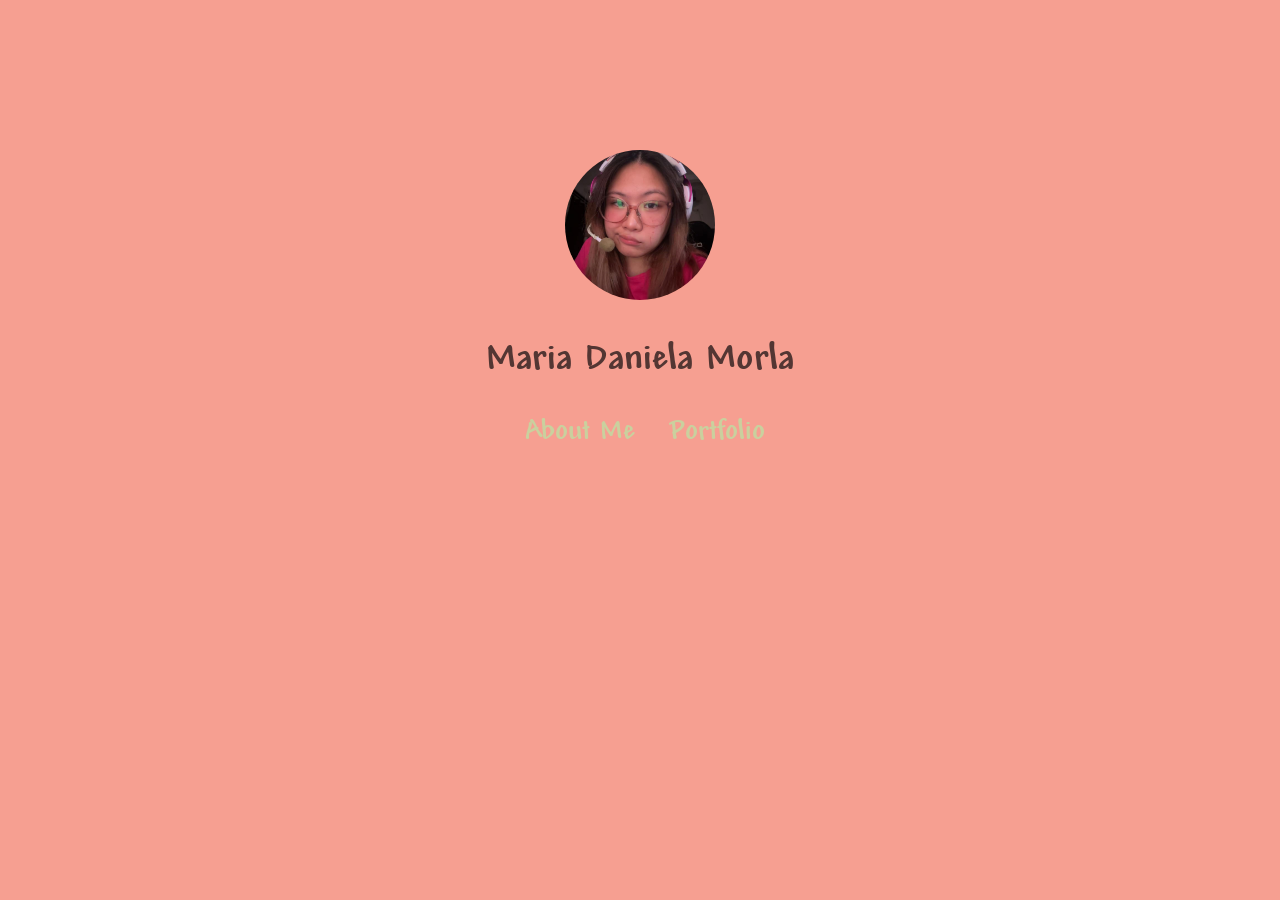
==== index.html @ 3fae5417 "changes yoo hoououu" ====
<!DOCTYPE html>
<html>
    <head>
        <meta charset=" UTF-8">
        <title> My Little Portfolio </title>
        <link rel="stylesheet" href="style.css"defer>
       <!--  <script src="portfolio.js" defer></script>--> 
        <meta name="viewport" content="width=device-width, initial-scale=1.0">
    </head>
    <body class="LumpiaWrapper"> 
   <!-- <h1>Academic Portfolio</h1>-->
        <img src="images/temp_image_92976F24-6929-4CE9-B65A-1D291762216E.jpeg" alt="Selfie">
        <h2> Maria Daniela Morla</h2>


<ul> 

<li> <a href="AboutMe.html"> About Me </a></li>
<li><a href="portfolio.html"> Portfolio </a></li>
</ul>





      <!-- <button class="button" id="abtMEbtn"> About Me </button> <button class="button" id="portBtn"> Portfolio </button> -->  
     
       
        <div id="portBin"> 
    <!-- <button>Quiz</button> <button>Activity</button>-->
</div>


    </body>


</html>
---- style.css ----
@font-face {
    font-family: 'AndyBold';
    src: url(fonts/AndyBold.ttf) format('truetype');
    font-weight: normal;
}

/*color palette
F69F91
533633
CAD09E
F2DB8D*/


body{

    background-color: #F69F91;
    text-align: center;
    margin: 20%;
    font-family: 'AndyBold';
    color: #533633;
}

h2{

    font-family: 'AndyBold';
    text-align: center;
    color: #533633;
    font-size: 40px;
}

button{

    font-size: 1rem;
    line-height: 1;
    padding: 0.75em 1.5em;
    background: none;
    border: 0;
}


img {
    width: 150px;
    height: 150px;
    border-radius: 50%;
    object-fit: cover;
    align-items: center;
}

.div1{

  position: absolute;
  top: 50%;
  left: 50%;
  transform: translate(-50%, -50%);
   
}

.div2{

  position: absolute;
  top: 50%;
  left: 50%;
  transform: translate(-50%, -50%);
}

.LumpiaWrapper{
   
    position: relative;
    height: 150px; 
    margin-top: 150px;
    line-height: normal;
}

.fade-box{

    opacity: 0;
    visibility: hidden;
    transition: opacity 0.5s ease, visibility 0.5s ease;
}

.fade-box.show {
    opacity: 1;
    visibility: visible;
  }

  li{
    list-style: none;
    display: inline-block;
    margin-right: 30px;
    font-size: medium;

  }

  a:hover{
    color:#F2DB8D;
  }

 a{
    text-decoration: none;
    color: #CAD09E;
    font-size: 30px;
  }

  topright {

    position: fixed;
    top: 10px;
    left: 20px;
z-index: 1000;

  }

  #ABimg{
    align-items: center;
    width: 150px;
    height: 150px;
    border-radius: 50%;
    object-fit: cover;
  }

  #abtMe{

    font-size: 20px;
    line-height: 30px;
  }

  #AboutMe{

    align-self: center;
  }

  #PFtext{
    font-size: 30px;
  }

  #Quiz{
    font-family: 'AndyBold';
    font-size: 40px;
    display: flex;
    justify-content: center;

    img{ 
    width: 500px;
    height: 500px;
    display:inline-block;
    padding: 20px;
            
      }

      p{
        display: block;
        text-align: center;
        
      }

      a{

        position: relative;

      }
  }
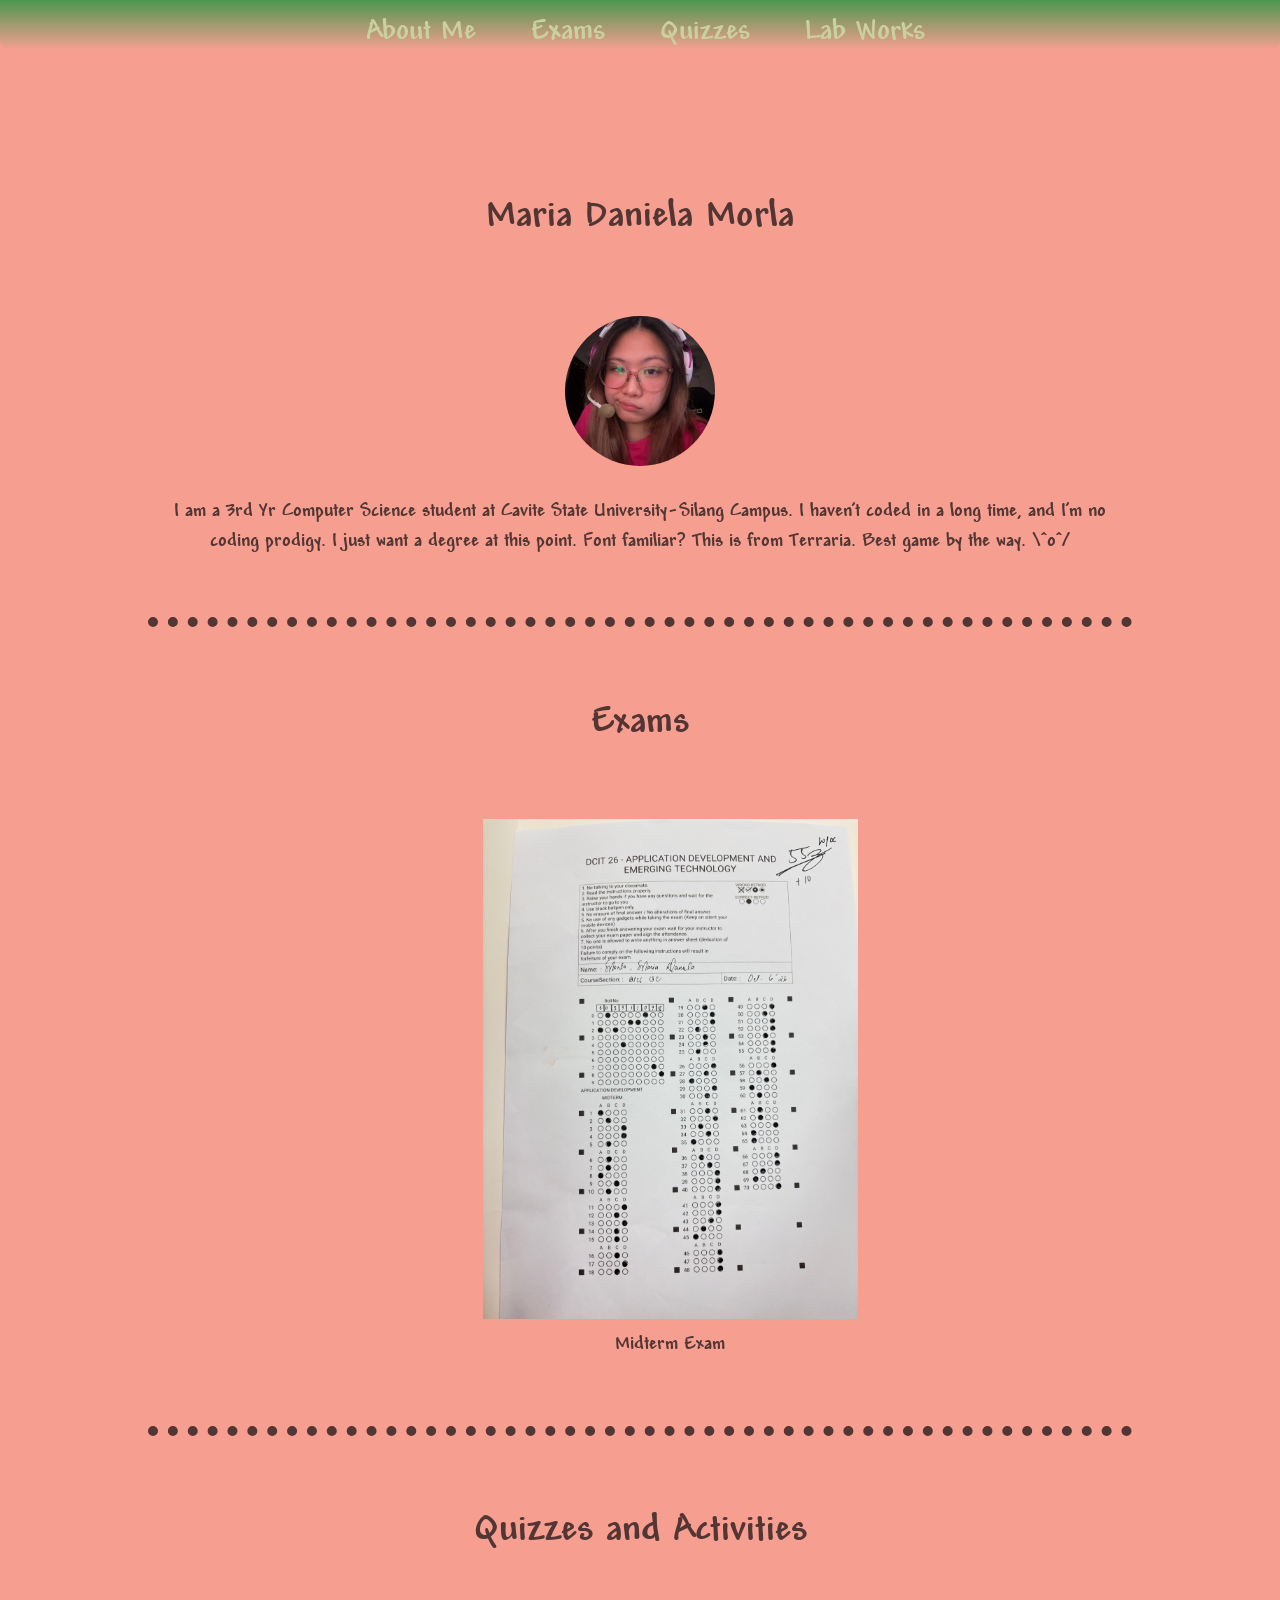
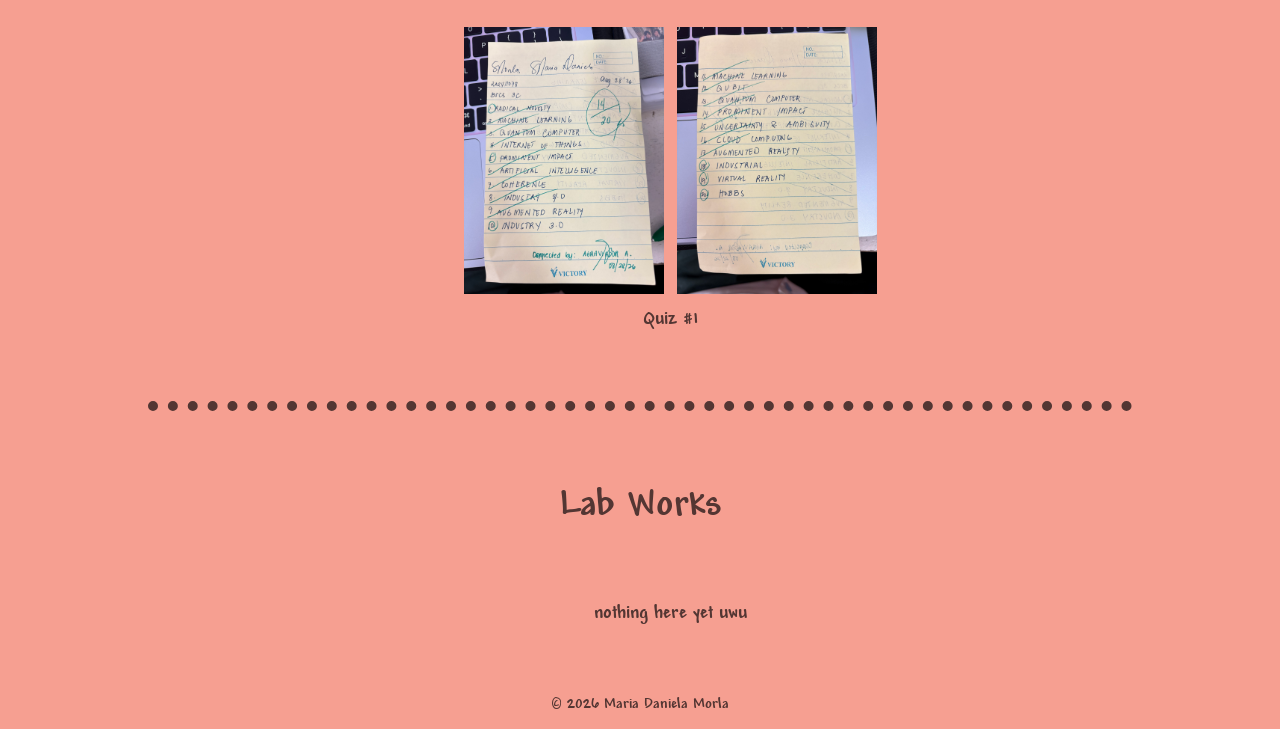
==== commit 590d2d7a: "reworked" ====
--- a/index.html
+++ b/index.html
@@ -7,18 +7,76 @@
        <!--  <script src="portfolio.js" defer></script>--> 
         <meta name="viewport" content="width=device-width, initial-scale=1.0">
     </head>
+
+    <header>
+<ul> 
+
+<li> <a href="#AboutMe"> About Me </a></li>
+<li> <a href="#Exam"> Exams </a></li>
+<li > <a href="#Quiz"> Quizzes </a></li>
+<li> <a href="#LabWorks"> Lab Works </a></li>
+</ul>
+
+</header>
+
     <body class="LumpiaWrapper"> 
-   <!-- <h1>Academic Portfolio</h1>-->
-        <img src="images/temp_image_92976F24-6929-4CE9-B65A-1D291762216E.jpeg" alt="Selfie">
+   
+ <!-- about me setion-->
+   <section class="AboutMe" id="AboutMe">
         <h2> Maria Daniela Morla</h2>
+        <img src="images/temp_image_92976F24-6929-4CE9-B65A-1D291762216E.jpeg" alt="Selfie" id="ABimg">
+       
+    <p> I am a 3rd Yr Computer Science student at Cavite State University-Silang Campus. 
+            I haven't coded in a long time, and I'm no coding prodigy. I just want a degree at this point.
+            Font familiar? This is from Terraria. Best game by the way. \^o^/
+        </p>
+
+   </section>
+      
+   
+   <!-- exam setion-->
+   <section class="Exam" id="Exam">
+      <h2> Exams</h2>
+
+            <figure>
+            <img src="images/IMG_6769.jpeg" alt="midterm"> 
+                <figcaption>Midterm Exam</figcaption>
+            </figure>
+       
+
+    </section>
 
 
-<ul> 
 
-<li> <a href="AboutMe.html"> About Me </a></li>
-<li><a href="portfolio.html"> Portfolio </a></li>
-</ul>
 
+ <!-- Quiz section-->
+
+ <section class="Quiz" id="Quiz">
+        <h2> Quizzes and Activities</h2>
+        <figure>
+            <img src="images/IMG_6365.jpeg" alt="front" style="border-radius: 0%;" width="500" height="500" > <img src="images/IMG_6366.jpeg" alt="back" style="border-radius: 0%;" width="500px" height="500px"> 
+         <figcaption>Quiz #1</figcaption>
+        </figure>
+        
+            
+                
+        </section>
+
+
+
+
+   <!-- Lab works setion-->
+
+   <section class="LabWorks" id="LabWorks">
+      <h2> Lab Works</h2>
+      <figure>
+            <figcaption> nothing here yet uwu</figcaption>
+        </figure>
+       
+    </section>
+
+
+   </section>
 
 
 
@@ -32,6 +90,9 @@
 
 
     </body>
+    <footer>
+        <p> &copy; 2026 Maria Daniela Morla </p>
+    </footer>
 
 
 </html>
--- a/style.css
+++ b/style.css
@@ -10,14 +10,31 @@
 CAD09E
 F2DB8D*/
 
+header {
+  position: fixed;
+  top:0;  
+  right:0;
+  width: 100%;
+  z-index: 1000;
+  background-color: #4C964F;
+  background-image: linear-gradient(to bottom, #4C964F, #F69F91);
+  border-radius: 0px 0px 10px 10px;
+  margin: 0 auto;
+  height:50px;
+  }
+
 
 body{
-
+   display: center block;
+
+   margin:auto;
     background-color: #F69F91;
     text-align: center;
-    margin: 20%;
     font-family: 'AndyBold';
     color: #533633;
+    width: 80%;
+    line-height: normal;
+
 }
 
 h2{
@@ -26,6 +43,7 @@
     text-align: center;
     color: #533633;
     font-size: 40px;
+    padding: 50px;
 }
 
 button{
@@ -38,14 +56,6 @@
 }
 
 
-img {
-    width: 150px;
-    height: 150px;
-    border-radius: 50%;
-    object-fit: cover;
-    align-items: center;
-}
-
 .div1{
 
   position: absolute;
@@ -63,19 +73,11 @@
   transform: translate(-50%, -50%);
 }
 
-.LumpiaWrapper{
-   
-    position: relative;
-    height: 150px; 
-    margin-top: 150px;
-    line-height: normal;
-}
-
 .fade-box{
 
     opacity: 0;
     visibility: hidden;
-    transition: opacity 0.5s ease, visibility 0.5s ease;
+    transition: visibility 0.5s ease;
 }
 
 .fade-box.show {
@@ -99,9 +101,10 @@
     text-decoration: none;
     color: #CAD09E;
     font-size: 30px;
-  }
-
-  topright {
+    padding: 10px;
+  }
+
+  topright{
 
     position: fixed;
     top: 10px;
@@ -118,44 +121,147 @@
     object-fit: cover;
   }
 
-  #abtMe{
-
+
+  #AboutMe{
+
+    align-self: center;
     font-size: 20px;
     line-height: 30px;
-  }
-
-  #AboutMe{
-
-    align-self: center;
-  }
+    padding: 20px;
+    margin-top: 100px;
+    transition: visibility 0.5s ease;
+  }
+  
 
   #PFtext{
     font-size: 30px;
+    padding: 10px;
   }
 
   #Quiz{
     font-family: 'AndyBold';
     font-size: 40px;
-    display: flex;
+    display: block;
     justify-content: center;
-
-    img{ 
-    width: 500px;
-    height: 500px;
-    display:inline-block;
-    padding: 20px;
-            
-      }
-
-      p{
+    padding: 20px;
+    margin: 20px;
+    border-top: 10px dotted  #533633;
+    transition: visibility 0.5s ease;
+
+    figure {
+    
+    margin: 10px;
+    width: 100%; /* Or a pixel value like 200px */
+    padding: 20px;
+    
+        }
+
+    figure img {
+      display: inline-block;
+      width: 200px; /* Ensures the image doesn't overflow the figure */
+      height: auto;
+      
+            }
+  
+
+    h2{
+      font-family: 'AndyBold';
+      text-align: center;
+      color: #533633;
+      font-size: 40px;
+      padding: 20px;
+      justify-content: center;
+    }
+
+
+      figcaption{
+        
+        text-align: center;
+        font-size: 20px;
+      }
+  }
+
+
+  /*exam page styling*/
+  #Exam{
+    font-family: 'AndyBold';
+    font-size: 40px;
+    display: block;
+    justify-content: center;
+   
+    padding: 20px;
+    margin: 20px;
+    border-top: 10px dotted  #533633;
+    transition: visibility 0.5s ease;
+
+    h2{
+      font-family: 'AndyBold';
+      text-align: center;
+      color: #533633;
+      font-size: 40px;
+      padding: 20px;
+    }
+   figure {
+    
+    margin: 10px;
+    width: 100%; /* Or a pixel value like 200px */
+    padding: 20px;
+        }
+
+    figure img {
+      display: inline-block;
+      width: auto; /* Ensures the image doesn't overflow the figure */
+      height: 500px;
+      border-radius: 0%;
+            }
+
+      figcaption{
         display: block;
         text-align: center;
+        font-size: 20px;
+      }
+
+      a{
+
+        position: relative;
         
-      }
-
-      a{
-
-        position: relative;
-
+
+      }
+  }
+
+  #LabWorks{
+    font-family: 'AndyBold';
+    font-size: 40px;
+    display: block;
+    justify-content: center;
+    padding: 20px;
+    margin: 20px;
+    border-top: 10px dotted  #533633;
+
+    h2{
+      font-family: 'AndyBold';
+      text-align: center;
+      color: #533633;
+      font-size: 40px;
+      padding: 20px;
+    }
+   figure {
+    
+    margin: 10px;
+    width: 100%; /* Or a pixel value like 200px */
+    padding: 20px;
+        }
+
+    figure img {
+      display: inline-block;
+      width: auto; /* Ensures the image doesn't overflow the figure */
+      height: 500px;
+      border-radius: 0%;
+            }
+
+      figcaption{
+        display: center;
+        text-align: center;
+        font-size: 20px;
       }
   }
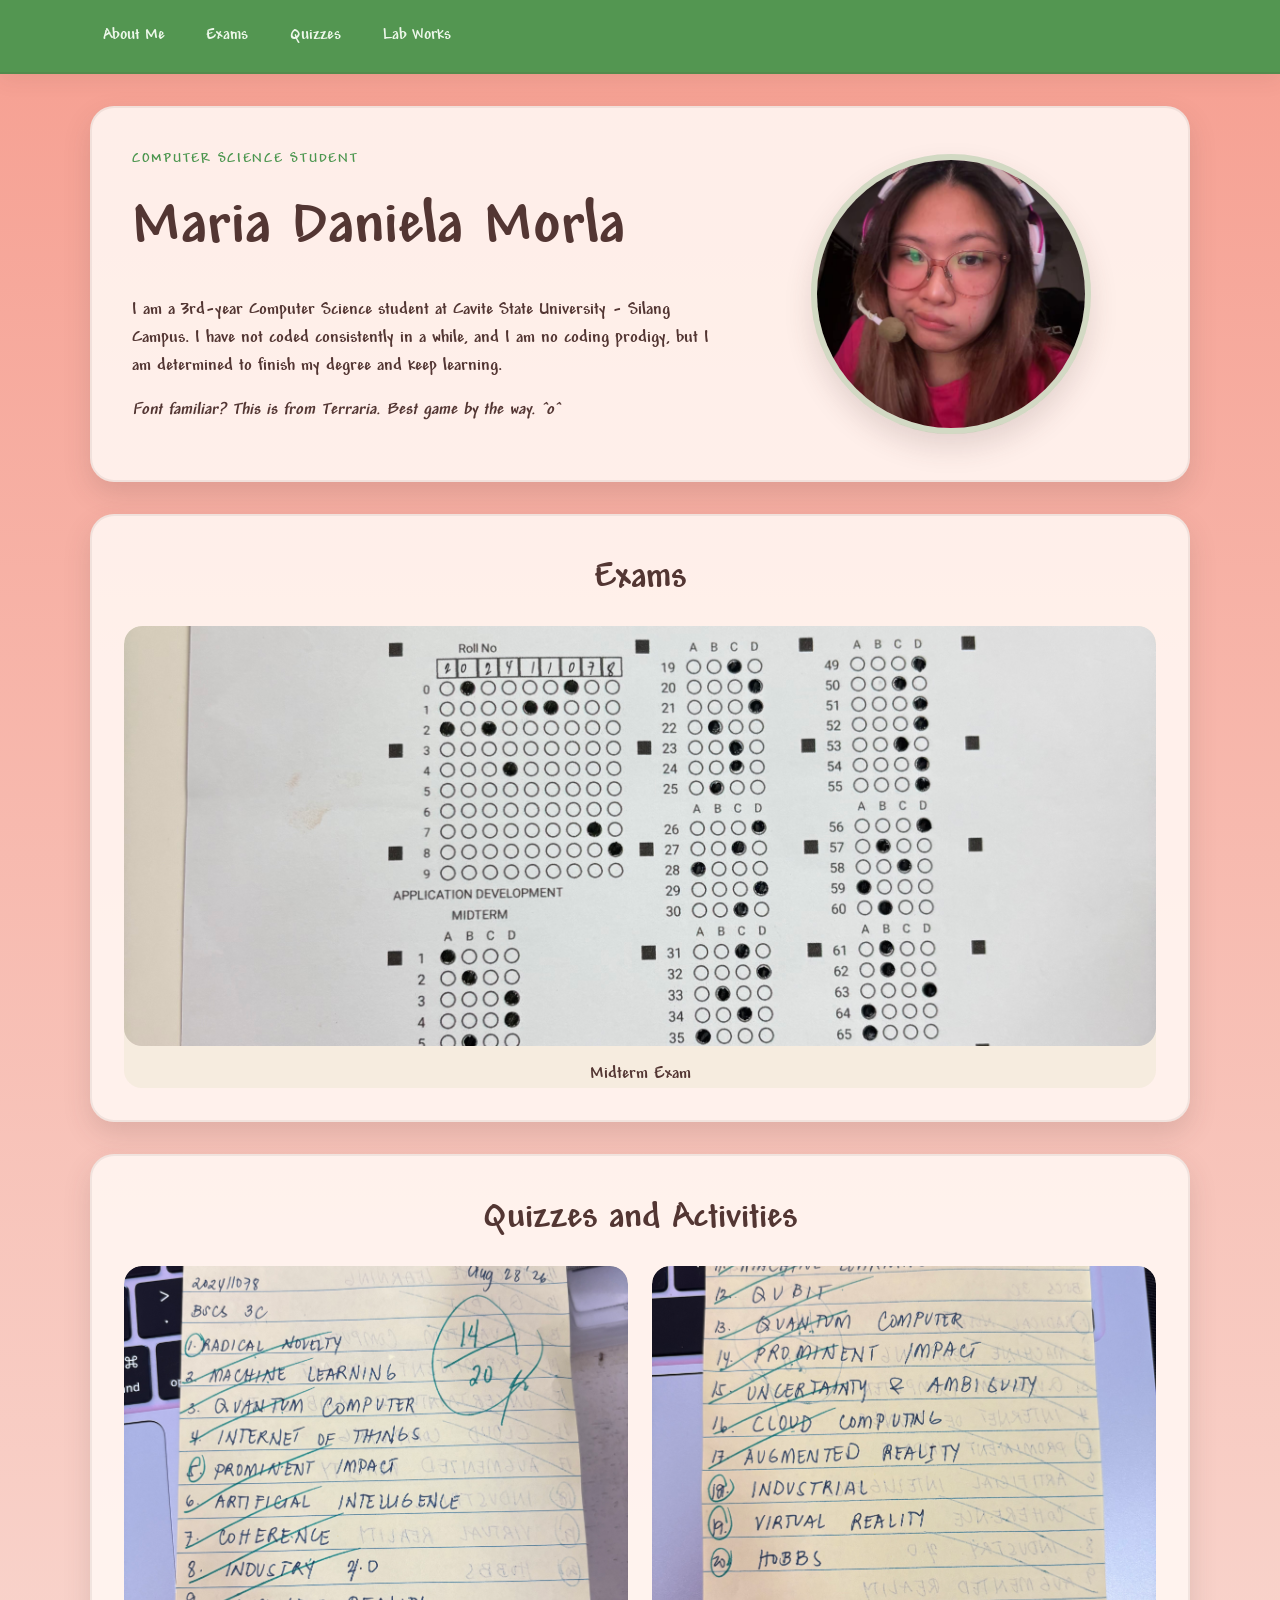
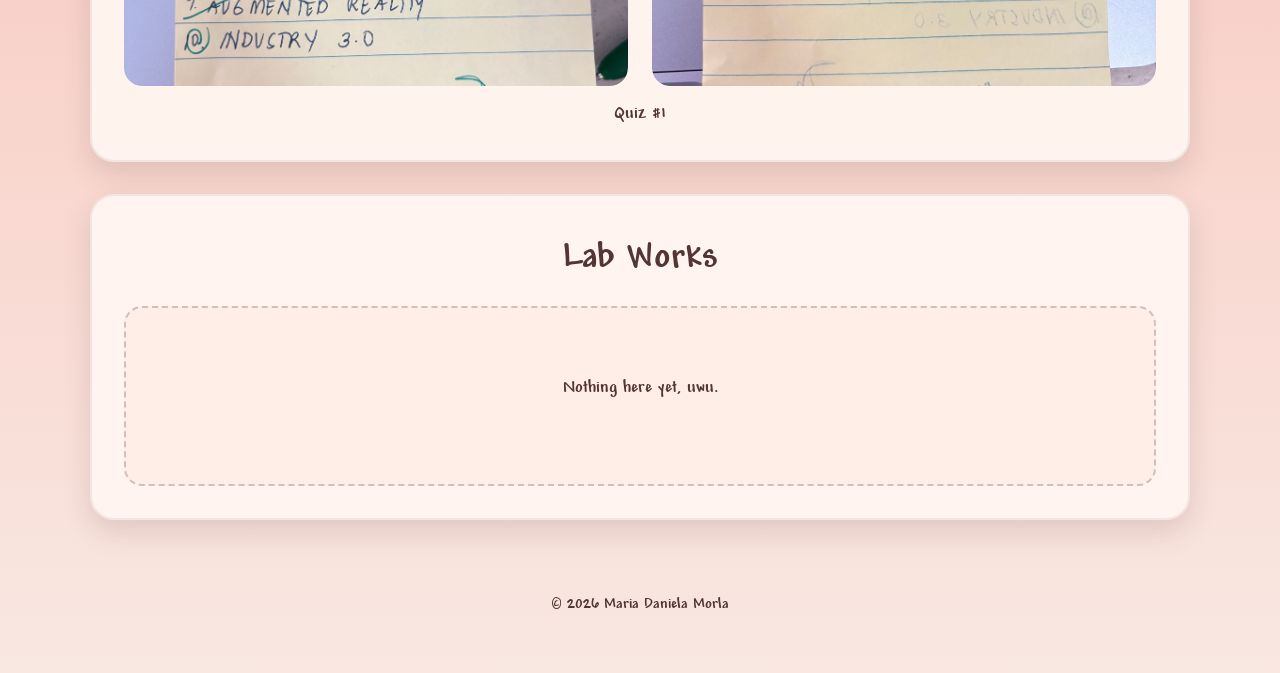
==== commit c6300e67: "revamp" ====
--- a/index.html
+++ b/index.html
@@ -1,98 +1,117 @@
 <!DOCTYPE html>
-<html>
-    <head>
-        <meta charset=" UTF-8">
-        <title> My Little Portfolio </title>
-        <link rel="stylesheet" href="style.css"defer>
-       <!--  <script src="portfolio.js" defer></script>--> 
-        <meta name="viewport" content="width=device-width, initial-scale=1.0">
-    </head>
+<html lang="en">
+  <head>
+    <meta charset="UTF-8" />
+    <meta name="viewport" content="width=device-width, initial-scale=1.0" />
+    <title>Maria Daniela Morla | Portfolio</title>
+    <link rel="stylesheet" href="style.css" />
+  </head>
 
-    <header>
-<ul> 
+  <body>
+    <header class="site-header">
+      <nav class="nav" aria-label="Main navigation">
+      <!--<div class="brand">Maria Daniela</div> -->  
+        <ul class="nav-list">
+          <li><a href="#AboutMe">About Me</a></li>
+          <li><a href="#Exam">Exams</a></li>
+          <li><a href="#Quiz">Quizzes</a></li>
+          <li><a href="#LabWorks">Lab Works</a></li>
+        </ul>
+      </nav>
+    </header>
 
-<li> <a href="#AboutMe"> About Me </a></li>
-<li> <a href="#Exam"> Exams </a></li>
-<li > <a href="#Quiz"> Quizzes </a></li>
-<li> <a href="#LabWorks"> Lab Works </a></li>
-</ul>
+    <main class="container">
+      <section class="card hero" id="AboutMe">
+        <div class="hero-copy">
+          <p class="eyebrow">Computer Science Student</p>
+          <h1>Maria Daniela Morla</h1>
+          <p>
+            I am a 3rd-year Computer Science student at Cavite State University -
+            Silang Campus. I have not coded consistently in a while, and I am no
+            coding prodigy, but I am determined to finish my degree and keep
+            learning.
+          </p>
+          <p class="signature">Font familiar? This is from Terraria. Best game by the way. ^o^</p>
+        </div>
+        <div class="hero-image-wrap">
+          <img class="portfolio-img" src="images/temp_image_92976F24-6929-4CE9-B65A-1D291762216E.jpeg" alt="Selfie of Maria Daniela Morla" id="ABimg" />
+        </div>
+      </section>
 
-</header>
+      <section class="card" id="Exam">
+        <h2>Exams</h2>
+        <figure class="gallery-item">
+          <img class="portfolio-img" src="images/IMG_6769.jpeg" alt="Midterm exam photo" />
+          <figcaption>Midterm Exam</figcaption>
+        </figure>
+      </section>
 
-    <body class="LumpiaWrapper"> 
-   
- <!-- about me setion-->
-   <section class="AboutMe" id="AboutMe">
-        <h2> Maria Daniela Morla</h2>
-        <img src="images/temp_image_92976F24-6929-4CE9-B65A-1D291762216E.jpeg" alt="Selfie" id="ABimg">
-       
-    <p> I am a 3rd Yr Computer Science student at Cavite State University-Silang Campus. 
-            I haven't coded in a long time, and I'm no coding prodigy. I just want a degree at this point.
-            Font familiar? This is from Terraria. Best game by the way. \^o^/
-        </p>
+      <section class="card" id="Quiz">
+        <h2>Quizzes and Activities</h2>
+        <div class="gallery-grid">
+          <figure class="gallery-item">
+            <img class="portfolio-img" src="images/IMG_6365.jpeg" alt="Quiz front page" />
+          </figure>
+          <figure class="gallery-item">
+            <img class="portfolio-img" src="images/IMG_6366.jpeg" alt="Quiz back page" />
+          </figure>
+        </div>
+        <figcaption>Quiz #1</figcaption>
+      </section>
 
-   </section>
-      
-   
-   <!-- exam setion-->
-   <section class="Exam" id="Exam">
-      <h2> Exams</h2>
+      <section class="card" id="LabWorks">
+        <h2>Lab Works</h2>
+        <div class="empty-state">
+          <p>Nothing here yet, uwu.</p>
+        </div>
+      </section>
+    </main>
 
-            <figure>
-            <img src="images/IMG_6769.jpeg" alt="midterm"> 
-                <figcaption>Midterm Exam</figcaption>
-            </figure>
-       
-
-    </section>
-
-
-
-
- <!-- Quiz section-->
-
- <section class="Quiz" id="Quiz">
-        <h2> Quizzes and Activities</h2>
-        <figure>
-            <img src="images/IMG_6365.jpeg" alt="front" style="border-radius: 0%;" width="500" height="500" > <img src="images/IMG_6366.jpeg" alt="back" style="border-radius: 0%;" width="500px" height="500px"> 
-         <figcaption>Quiz #1</figcaption>
-        </figure>
-        
-            
-                
-        </section>
-
-
-
-
-   <!-- Lab works setion-->
-
-   <section class="LabWorks" id="LabWorks">
-      <h2> Lab Works</h2>
-      <figure>
-            <figcaption> nothing here yet uwu</figcaption>
-        </figure>
-       
-    </section>
-
-
-   </section>
-
-
-
-
-      <!-- <button class="button" id="abtMEbtn"> About Me </button> <button class="button" id="portBtn"> Portfolio </button> -->  
-     
-       
-        <div id="portBin"> 
-    <!-- <button>Quiz</button> <button>Activity</button>-->
-</div>
-
-
-    </body>
-    <footer>
-        <p> &copy; 2026 Maria Daniela Morla </p>
+    <footer class="site-footer">
+      <p>&copy; 2026 Maria Daniela Morla</p>
     </footer>
 
+    <div class="lightbox" id="lightbox" aria-hidden="true">
+      <button class="lightbox-close" type="button" aria-label="Close image">&times;</button>
+      <img id="lightbox-image" src="" alt="Expanded portfolio image" />
+    </div>
 
-</html>+    <script>
+      const portfolioImages = document.querySelectorAll('.portfolio-img');
+      const lightbox = document.getElementById('lightbox');
+      const lightboxImage = document.getElementById('lightbox-image');
+      const closeButton = document.querySelector('.lightbox-close');
+
+      function openLightbox(src, alt) {
+        lightboxImage.src = src;
+        lightboxImage.alt = alt;
+        lightbox.classList.add('visible');
+        lightbox.setAttribute('aria-hidden', 'false');
+        document.body.classList.add('lightbox-open');
+      }
+
+      function closeLightbox() {
+        lightbox.classList.remove('visible');
+        lightbox.setAttribute('aria-hidden', 'true');
+        document.body.classList.remove('lightbox-open');
+      }
+
+      portfolioImages.forEach((image) => {
+        image.addEventListener('click', () => openLightbox(image.src, image.alt));
+      });
+
+      closeButton.addEventListener('click', closeLightbox);
+      lightbox.addEventListener('click', (event) => {
+        if (event.target === lightbox) {
+          closeLightbox();
+        }
+      });
+
+      document.addEventListener('keydown', (event) => {
+        if (event.key === 'Escape' && lightbox.classList.contains('visible')) {
+          closeLightbox();
+        }
+      });
+    </script>
+  </body>
+</html>
--- a/style.css
+++ b/style.css
@@ -1,267 +1,328 @@
 @font-face {
-    font-family: 'AndyBold';
-    src: url(fonts/AndyBold.ttf) format('truetype');
-    font-weight: normal;
-}
-
+  font-family: 'AndyBold';
+  src: url('fonts/AndyBold.ttf') format('truetype');
+  font-weight: normal;
+}
 /*color palette
 F69F91
 533633
 CAD09E
 F2DB8D*/
 
-header {
+:root {
+  --bg: #F69F91;
+  --panel: #fff7f2;
+  --primary: #533633;
+  --accent: #4c964f;
+  --accent-soft: #f69f91;
+  --highlight: #f2db8d;
+  --muted: #cad09e;
+  --shadow: rgba(83, 54, 51, 0.15);
+}
+
+* {
+  box-sizing: border-box;
+}
+
+html {
+  scroll-behavior: smooth;
+}
+
+body {
+  margin: 0;
+  background: linear-gradient(180deg, var(--bg) 0%, #f9e7e1 100%);
+  color: var(--primary);
+  font-family: 'AndyBold', Arial, sans-serif;
+  line-height: 1.6;
+}
+
+img {
+  display: block;
+  max-width: 100%;
+}
+
+p {
+  margin: 0 0 1rem;
+}
+
+.site-header {
+  position: sticky;
+  top: 0;
+  z-index: 10;
+  background: rgba(76, 150, 79, 0.96);
+  backdrop-filter: blur(8px);
+  border-bottom: 2px solid rgba(83, 54, 51, 0.12);
+  box-shadow: 0 6px 20px rgba(83, 54, 51, 0.08);
+}
+
+.nav {
+  width: min(1100px, 90vw);
+  margin: 0 auto;
+  display: flex;
+  align-items: center;
+  justify-content: space-between;
+  min-height: 72px;
+  gap: 1.5rem;
+}
+
+.brand {
+  color: #fffaf4;
+  font-size: 1.3rem;
+  letter-spacing: 0.06em;
+  text-transform: uppercase;
+}
+
+.nav-list {
+  list-style: none;
+  display: flex;
+  align-items: center;
+  gap: 1rem;
+  margin: 0;
+  padding: 0;
+  flex-wrap: wrap;
+}
+
+.nav-list a {
+  position: relative;
+  display: inline-block;
+  text-decoration: none;
+  color: #edf7ea;
+  font-size: 1.05rem;
+  padding: 0.5rem 0.8rem;
+  border-radius: 999px;
+  transition: color 0.3s ease, transform 0.3s ease, background-color 0.3s ease;
+}
+
+.nav-list a:hover,
+.nav-list a:focus-visible {
+  color: var(--primary);
+  background: rgba(242, 219, 141, 0.35);
+  transform: translateY(-2px);
+}
+
+.container {
+  width: min(1100px, 90vw);
+  margin: 2rem auto 3rem;
+  display: grid;
+  gap: 2rem;
+}
+
+.card {
+  background: rgba(255, 247, 242, 0.9);
+  border: 2px solid rgba(83, 54, 51, 0.08);
+  border-radius: 24px;
+  padding: 2rem;
+  box-shadow: 0 12px 28px var(--shadow);
+  transition: transform 0.35s ease, box-shadow 0.35s ease, border-color 0.35s ease;
+}
+
+.card:hover {
+  transform: translateY(-4px);
+  box-shadow: 0 18px 36px rgba(83, 54, 51, 0.12);
+  border-color: rgba(76, 150, 79, 0.45);
+}
+
+.hero {
+  display: grid;
+  grid-template-columns: 1.5fr 1fr;
+  align-items: center;
+  gap: 2rem;
+  padding: 2.5rem;
+}
+
+.eyebrow {
+  margin-bottom: 0.4rem;
+  color: var(--accent);
+  font-size: 0.9rem;
+  text-transform: uppercase;
+  letter-spacing: 0.12em;
+}
+
+h1,
+h2 {
+  margin: 0 0 1rem;
+  color: var(--primary);
+}
+
+h1 {
+  font-size: clamp(2rem, 5vw, 4rem);
+}
+
+h2 {
+  font-size: clamp(1.8rem, 3vw, 2.6rem);
+  text-align: center;
+}
+
+.hero-copy {
+  font-size: 1.1rem;
+}
+
+.signature {
+  color: var(--primary);
+  font-style: italic;
+}
+
+.hero-image-wrap {
+  display: flex;
+  justify-content: center;
+}
+
+#ABimg {
+  width: min(280px, 100%);
+  height: 280px;
+  border-radius: 50%;
+  object-fit: cover;
+  border: 6px solid rgba(76, 150, 79, 0.25);
+  box-shadow: 0 14px 28px rgba(83, 54, 51, 0.15);
+  transition: transform 0.35s ease, box-shadow 0.35s ease;
+}
+
+#ABimg:hover {
+  transform: scale(1.04) rotate(-2deg);
+  box-shadow: 0 20px 38px rgba(83, 54, 51, 0.18);
+}
+
+.gallery-grid {
+  display: grid;
+  grid-template-columns: repeat(2, minmax(200px, 1fr));
+  gap: 1.5rem;
+  align-items: center;
+}
+
+.gallery-item {
+  margin: 0;
+  border-radius: 18px;
+  overflow: hidden;
+  background: rgba(202, 208, 158, 0.18);
+  transition: transform 0.35s ease, box-shadow 0.35s ease;
+  cursor: pointer;
+}
+
+.gallery-item:hover {
+  transform: translateY(-3px);
+  box-shadow: 0 12px 24px rgba(83, 54, 51, 0.1);
+}
+
+.gallery-item img {
+  width: 100%;
+  height: 420px;
+  object-fit: cover;
+  border-radius: 18px;
+  transition: transform 0.35s ease, filter 0.35s ease, box-shadow 0.35s ease;
+}
+
+.gallery-item:hover img,
+.portfolio-img:hover {
+  transform: scale(1.02);
+  filter: saturate(1.08);
+  box-shadow: 0 20px 35px rgba(83, 54, 51, 0.18);
+}
+
+.portfolio-img {
+  cursor: pointer;
+  transition: transform 0.35s ease, box-shadow 0.35s ease, filter 0.35s ease;
+}
+
+figcaption {
+  margin-top: 0.9rem;
+  text-align: center;
+  font-size: 1.1rem;
+  color: var(--primary);
+}
+
+.empty-state {
+  min-height: 180px;
+  display: grid;
+  place-items: center;
+  border: 2px dashed rgba(83, 54, 51, 0.25);
+  border-radius: 18px;
+  background: rgba(246, 159, 145, 0.08);
+  color: var(--primary);
+  font-size: 1.1rem;
+}
+
+.lightbox {
   position: fixed;
-  top:0;  
-  right:0;
-  width: 100%;
-  z-index: 1000;
-  background-color: #4C964F;
-  background-image: linear-gradient(to bottom, #4C964F, #F69F91);
-  border-radius: 0px 0px 10px 10px;
-  margin: 0 auto;
-  height:50px;
+  inset: 0;
+  display: flex;
+  align-items: center;
+  justify-content: center;
+  background: rgba(22, 18, 18, 0.8);
+  opacity: 0;
+  visibility: hidden;
+  pointer-events: none;
+  transition: opacity 0.28s ease, visibility 0.28s ease;
+  z-index: 30;
+}
+
+.lightbox.visible {
+  opacity: 1;
+  visibility: visible;
+  pointer-events: auto;
+}
+
+.lightbox img {
+  max-width: min(90vw, 900px);
+  max-height: 85vh;
+  border-radius: 18px;
+  box-shadow: 0 28px 60px rgba(0, 0, 0, 0.35);
+  transform: scale(0.92);
+  transition: transform 0.28s ease;
+}
+
+.lightbox.visible img {
+  transform: scale(1);
+}
+
+.lightbox-close {
+  position: absolute;
+  top: 1.25rem;
+  right: 1.5rem;
+  width: 3rem;
+  height: 3rem;
+  border: none;
+  border-radius: 50%;
+  background: rgba(255, 255, 255, 0.9);
+  color: var(--primary);
+  font-size: 2rem;
+  line-height: 1;
+  cursor: pointer;
+  box-shadow: 0 8px 20px rgba(0, 0, 0, 0.2);
+  transition: transform 0.2s ease, background-color 0.2s ease;
+}
+
+.lightbox-close:hover {
+  transform: scale(1.05);
+  background: #ffffff;
+}
+
+body.lightbox-open {
+  overflow: hidden;
+}
+
+.site-footer {
+  padding: 1.5rem 1rem 2.5rem;
+  text-align: center;
+  color: var(--primary);
+}
+
+@media (max-width: 700px) {
+  .nav {
+    flex-direction: column;
+    justify-content: center;
+    padding: 1rem 0;
   }
 
-
-body{
-   display: center block;
-
-   margin:auto;
-    background-color: #F69F91;
+  .hero {
+    grid-template-columns: 1fr;
     text-align: center;
-    font-family: 'AndyBold';
-    color: #533633;
-    width: 80%;
-    line-height: normal;
-
-}
-
-h2{
-
-    font-family: 'AndyBold';
-    text-align: center;
-    color: #533633;
-    font-size: 40px;
-    padding: 50px;
-}
-
-button{
-
-    font-size: 1rem;
-    line-height: 1;
-    padding: 0.75em 1.5em;
-    background: none;
-    border: 0;
-}
-
-
-.div1{
-
-  position: absolute;
-  top: 50%;
-  left: 50%;
-  transform: translate(-50%, -50%);
-   
-}
-
-.div2{
-
-  position: absolute;
-  top: 50%;
-  left: 50%;
-  transform: translate(-50%, -50%);
-}
-
-.fade-box{
-
-    opacity: 0;
-    visibility: hidden;
-    transition: visibility 0.5s ease;
-}
-
-.fade-box.show {
-    opacity: 1;
-    visibility: visible;
   }
 
-  li{
-    list-style: none;
-    display: inline-block;
-    margin-right: 30px;
-    font-size: medium;
-
+  .gallery-grid {
+    grid-template-columns: 1fr;
   }
 
-  a:hover{
-    color:#F2DB8D;
+  .card {
+    padding: 1.25rem;
   }
-
- a{
-    text-decoration: none;
-    color: #CAD09E;
-    font-size: 30px;
-    padding: 10px;
-  }
-
-  topright{
-
-    position: fixed;
-    top: 10px;
-    left: 20px;
-z-index: 1000;
-
-  }
-
-  #ABimg{
-    align-items: center;
-    width: 150px;
-    height: 150px;
-    border-radius: 50%;
-    object-fit: cover;
-  }
-
-
-  #AboutMe{
-
-    align-self: center;
-    font-size: 20px;
-    line-height: 30px;
-    padding: 20px;
-    margin-top: 100px;
-    transition: visibility 0.5s ease;
-  }
-  
-
-  #PFtext{
-    font-size: 30px;
-    padding: 10px;
-  }
-
-  #Quiz{
-    font-family: 'AndyBold';
-    font-size: 40px;
-    display: block;
-    justify-content: center;
-    padding: 20px;
-    margin: 20px;
-    border-top: 10px dotted  #533633;
-    transition: visibility 0.5s ease;
-
-    figure {
-    
-    margin: 10px;
-    width: 100%; /* Or a pixel value like 200px */
-    padding: 20px;
-    
-        }
-
-    figure img {
-      display: inline-block;
-      width: 200px; /* Ensures the image doesn't overflow the figure */
-      height: auto;
-      
-            }
-  
-
-    h2{
-      font-family: 'AndyBold';
-      text-align: center;
-      color: #533633;
-      font-size: 40px;
-      padding: 20px;
-      justify-content: center;
-    }
-
-
-      figcaption{
-        
-        text-align: center;
-        font-size: 20px;
-      }
-  }
-
-
-  /*exam page styling*/
-  #Exam{
-    font-family: 'AndyBold';
-    font-size: 40px;
-    display: block;
-    justify-content: center;
-   
-    padding: 20px;
-    margin: 20px;
-    border-top: 10px dotted  #533633;
-    transition: visibility 0.5s ease;
-
-    h2{
-      font-family: 'AndyBold';
-      text-align: center;
-      color: #533633;
-      font-size: 40px;
-      padding: 20px;
-    }
-   figure {
-    
-    margin: 10px;
-    width: 100%; /* Or a pixel value like 200px */
-    padding: 20px;
-        }
-
-    figure img {
-      display: inline-block;
-      width: auto; /* Ensures the image doesn't overflow the figure */
-      height: 500px;
-      border-radius: 0%;
-            }
-
-      figcaption{
-        display: block;
-        text-align: center;
-        font-size: 20px;
-      }
-
-      a{
-
-        position: relative;
-        
-
-      }
-  }
-
-  #LabWorks{
-    font-family: 'AndyBold';
-    font-size: 40px;
-    display: block;
-    justify-content: center;
-    padding: 20px;
-    margin: 20px;
-    border-top: 10px dotted  #533633;
-
-    h2{
-      font-family: 'AndyBold';
-      text-align: center;
-      color: #533633;
-      font-size: 40px;
-      padding: 20px;
-    }
-   figure {
-    
-    margin: 10px;
-    width: 100%; /* Or a pixel value like 200px */
-    padding: 20px;
-        }
-
-    figure img {
-      display: inline-block;
-      width: auto; /* Ensures the image doesn't overflow the figure */
-      height: 500px;
-      border-radius: 0%;
-            }
-
-      figcaption{
-        display: center;
-        text-align: center;
-        font-size: 20px;
-      }
-  }+}
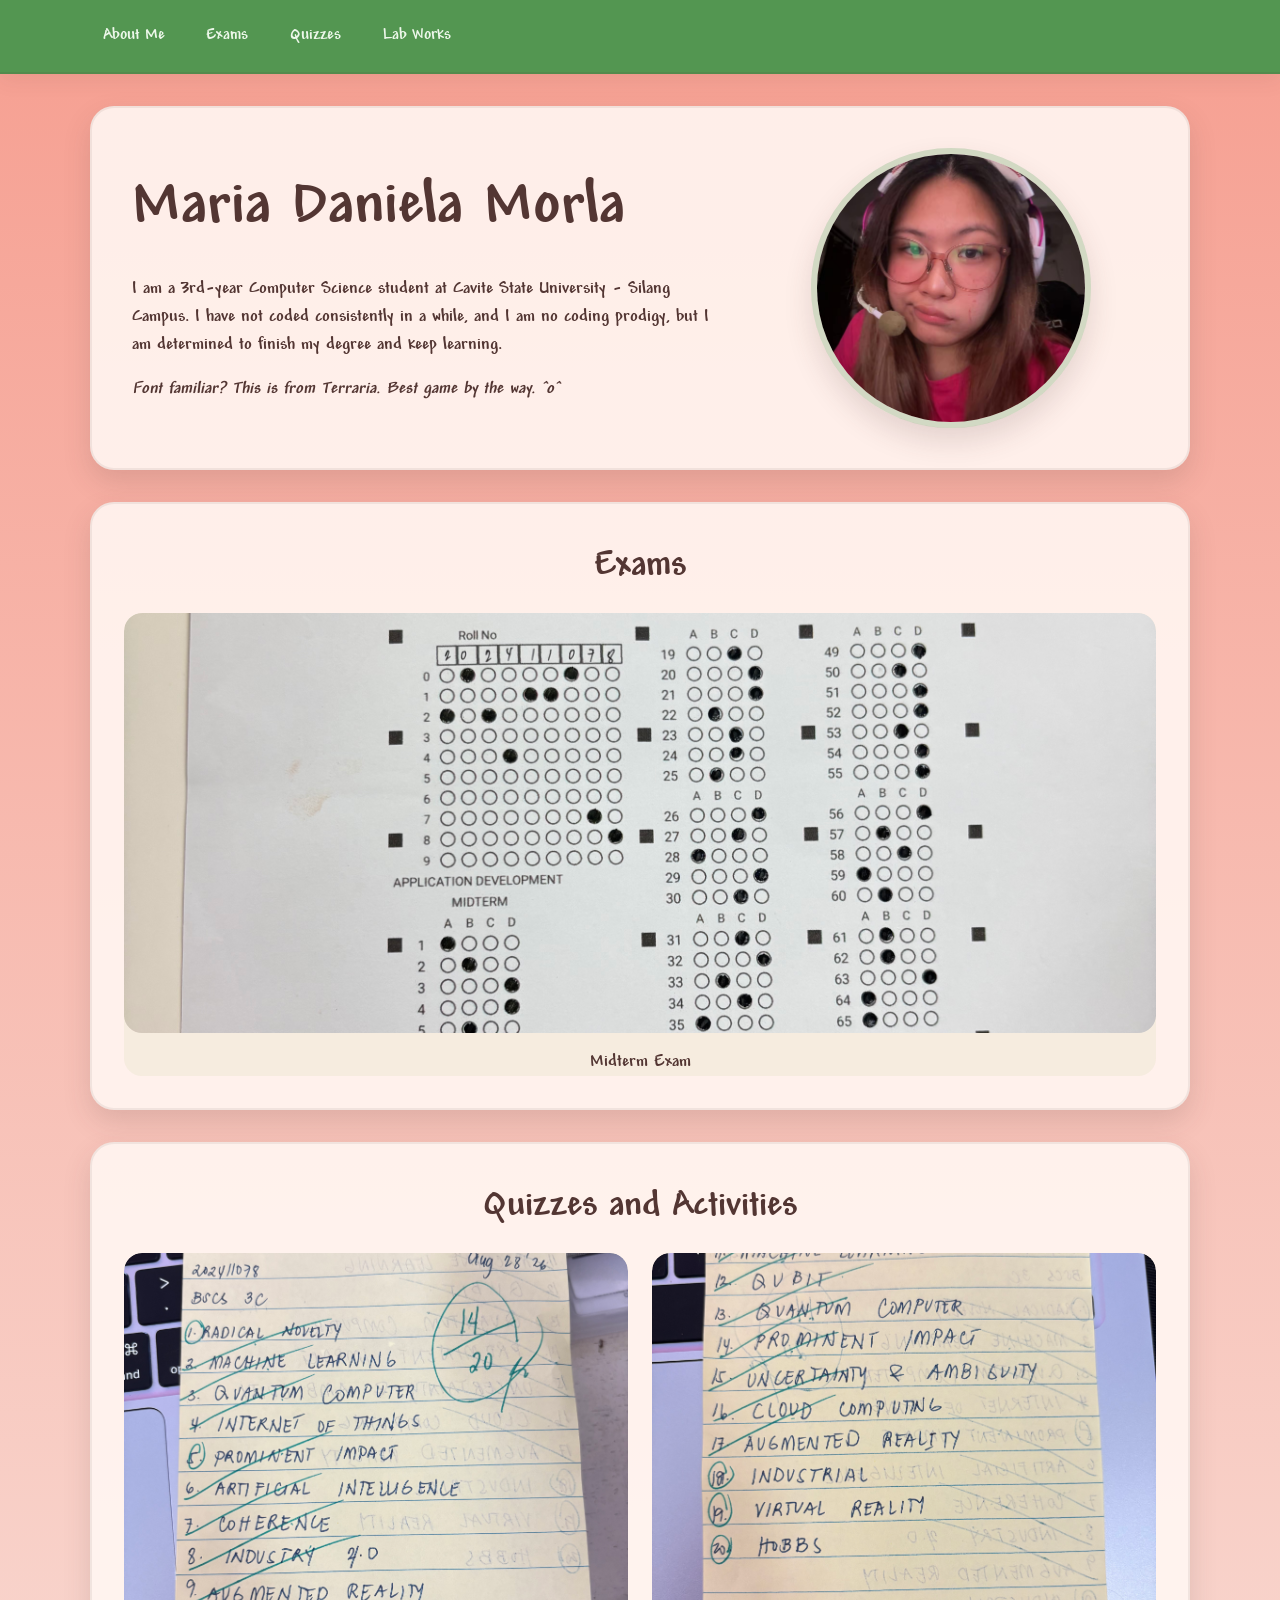
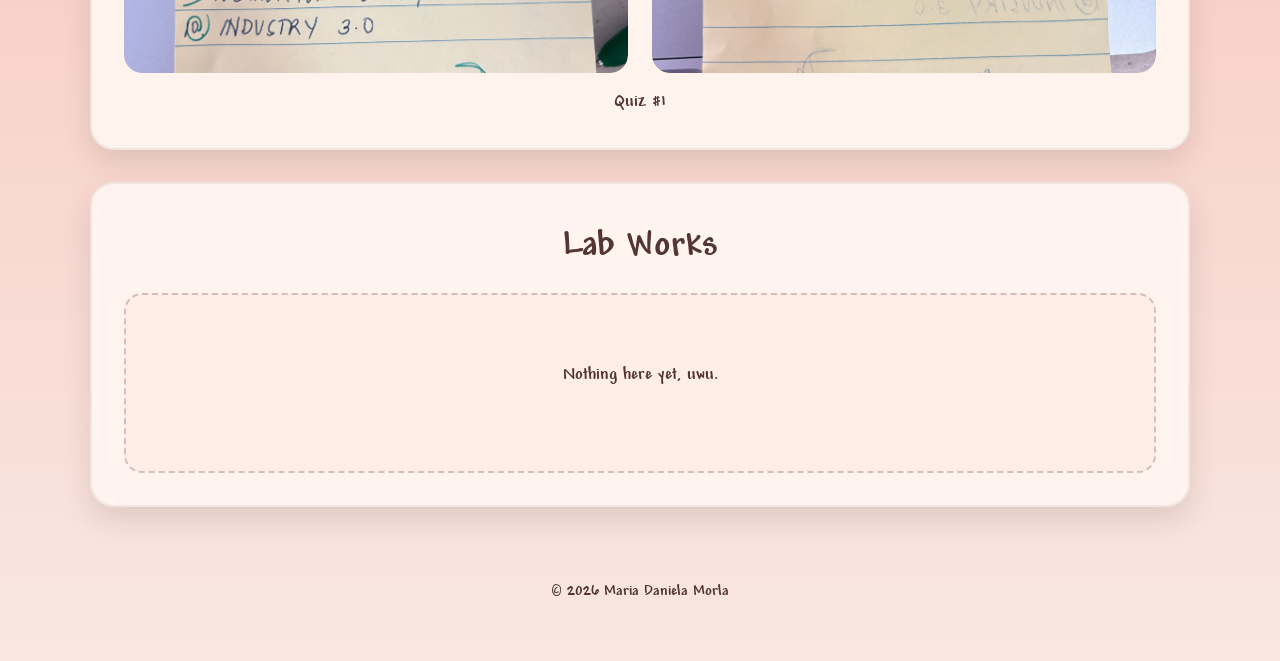
==== commit 9c14a379: "peep" ====
--- a/index.html
+++ b/index.html
@@ -23,7 +23,7 @@
     <main class="container">
       <section class="card hero" id="AboutMe">
         <div class="hero-copy">
-          <p class="eyebrow">Computer Science Student</p>
+       <!--<p class="eyebrow">Computer Science Student</p> -->   
           <h1>Maria Daniela Morla</h1>
           <p>
             I am a 3rd-year Computer Science student at Cavite State University -
